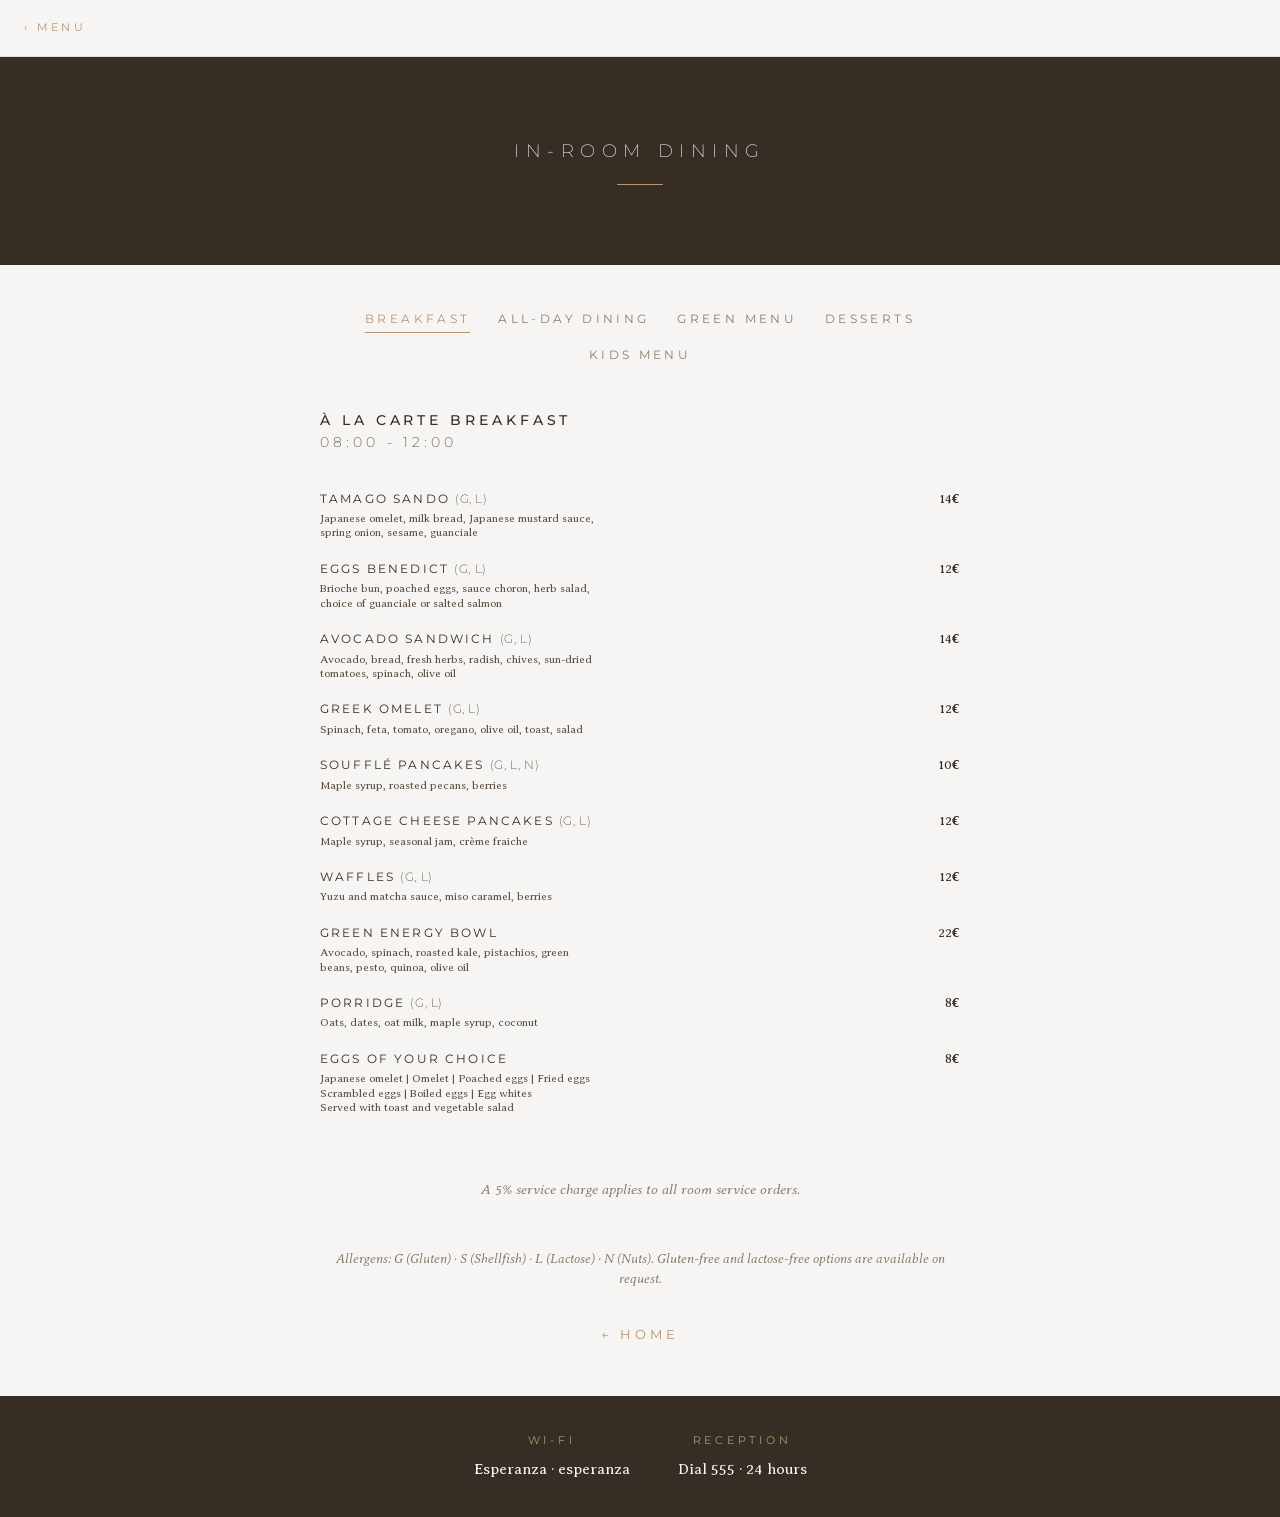
==== dining.html @ 2421b7ff "Added breakfast page and belonging css / got flex box beaten into me :)" ====
<!DOCTYPE html>
<html lang="en">
    <head>
        <meta charset="UTF-8">
        <meta name="viewport" content="width=device-width, initial-scale=1">
        <title>In-Room Dining - Esperanza Lake Resort</title>
        <link rel="preconnect" href="https://fonts.googleapis.com">
        <link rel="preconnect" href="https://fonts.gstatic.com" crossorigin>
        <link href="https://fonts.googleapis.com/css2?family=Averia+Serif+Libre:wght@300;400;400i&family=Montserrat:wght@200;300;400;500&display=swap" rel="stylesheet">
        <link rel="stylesheet" href="assets/css/style.css">
    </head>
    <body>

        <!-- === TOPBAR === -->
         <header class="topbar">
            <a class="topbar-back" href="index.html">&lsaquo; Menu</a>
         </header>

         <!-- === PAGE BANNER === -->
          <section class="page-banner">
            <h1 class="page-banner-title">In-Room Dining</h1>
            <hr class="divider">
          </section>

         <main>

            <!-- === CHIP NAV === -->
             <nav class="chips" aria-label="Menu categories">
                <button type="button" class="chip active" data-target="breakfast">Breakfast</button>
                <button type="button" class="chip" data-target="allday">All-Day Dining</button>
                <button type="button" class="chip" data-target="green">Green Menu</button>
                <button type="button" class="chip" data-target="desserts">Desserts</button>
                <button type="button" class="chip" data-target="kids">Kids Menu</button>
             </nav>
             


             <!-- === MENU SECTIONS === -->
              <section id="breakfast" class="menu-section active">
                <!-- === BRF MENU HERE == -->
                 <h3>À la carte breakfast</h3>
                 <p class="menu-time">08:00 - 12:00</p>
                 <ul class="menu-list">
                  <li class="menu-item">
                    <div class="menu-item_row">
                      <span class="menu-item_name">Tamago Sando
                        <span class="menu-item_allergen">(G, L)</span>
                      </span>
                      <span class="menu-item_price-slot">
                        <span class="price">14€</span>
                      </span>
                    </div>
                    <p class="menu-item_desc">Japanese omelet, milk bread, Japanese mustard sauce, spring onion, sesame, guanciale</p>
                  </li>

                 <ul class="menu-list">
                  <li class="menu-item">
                    <div class="menu-item_row">
                      <span class="menu-item_name">Eggs Benedict
                        <span class="menu-item_allergen">(G, L)</span>
                      </span>
                      <span class="menu-item_price-slot">
                        <span class="price">12€</span>
                      </span>
                    </div>
                    <p class="menu-item_desc">Brioche bun, poached eggs, sauce choron, herb salad, choice of guanciale or salted salmon</p>
                  </li>
                </ul>

                 <ul class="menu-list">
                  <li class="menu-item">
                    <div class="menu-item_row">
                      <span class="menu-item_name">Avocado Sandwich
                        <span class="menu-item_allergen">(G, L)</span>
                      </span>
                      <span class="menu-item_price-slot">
                        <span class="price">14€</span>
                      </span>
                    </div>
                    <p class="menu-item_desc">Avocado, bread, fresh herbs, radish, chives, sun-dried tomatoes, spinach, olive oil</p>
                  </li>
                </ul>

                <ul class="menu-list">
                  <li class="menu-item">
                    <div class="menu-item_row">
                      <span class="menu-item_name">Greek Omelet
                        <span class="menu-item_allergen">(G, L)</span>
                      </span>
                      <span class="menu-item_price-slot">
                        <span class="price">12€</span>
                      </span>
                    </div>
                    <p class="menu-item_desc">Spinach, feta, tomato, oregano, olive oil, toast, salad</p>
                  </li>
                </ul>

                <ul class="menu-list">
                  <li class="menu-item">
                    <div class="menu-item_row">
                      <span class="menu-item_name">Soufflé Pancakes 
                        <span class="menu-item_allergen">(G, L, N)</span>
                      </span>
                      <span class="menu-item_price-slot">
                        <span class="price">10€</span>
                      </span>
                    </div>
                    <p class="menu-item_desc">Maple syrup, roasted pecans, berries</p>
                  </li>
                </ul>

                <ul class="menu-list">
                  <li class="menu-item">
                    <div class="menu-item_row">
                      <span class="menu-item_name">Cottage Cheese Pancakes 
                        <span class="menu-item_allergen">(G, L)</span>
                      </span>
                      <span class="menu-item_price-slot">
                        <span class="price">12€</span>
                      </span>
                    </div>
                    <p class="menu-item_desc">Maple syrup, seasonal jam, crème fraiche</p>
                  </li>
                </ul>

                <ul class="menu-list">
                  <li class="menu-item">
                    <div class="menu-item_row">
                      <span class="menu-item_name">Waffles
                        <span class="menu-item_allergen">(G, L)</span>
                      </span>
                      <span class="menu-item_price-slot">
                        <span class="price">12€</span>
                      </span>
                    </div>
                    <p class="menu-item_desc">Yuzu and matcha sauce, miso caramel, berries</p>
                  </li>
                </ul>

                <ul class="menu-list">
                  <li class="menu-item">
                    <div class="menu-item_row">
                      <span class="menu-item_name">Green Energy Bowl</span>
                      <span class="menu-item_price-slot">
                        <span class="price">22€</span>
                      </span>
                    </div>
                    <p class="menu-item_desc">Avocado, spinach, roasted kale, pistachios, green beans, pesto, quinoa, olive oil</p>
                  </li>
                </ul>

                <ul class="menu-list">
                  <li class="menu-item">
                    <div class="menu-item_row">
                      <span class="menu-item_name">Porridge
                        <span class="menu-item_allergen">(G, L)</span>
                      </span>
                      <span class="menu-item_price-slot">
                        <span class="price">8€</span>
                      </span>
                    </div>
                    <p class="menu-item_desc">Oats, dates, oat milk, maple syrup, coconut</p>
                  </li>
                </ul>

                <ul class="menu-list">
                  <li class="menu-item">
                    <div class="menu-item_row">
                      <span class="menu-item_name">Eggs of your choice</span>
                      <span class="menu-item_price-slot">
                        <span class="price">8€</span>
                      </span>
                    </div>
                    <p class="menu-item_desc">Japanese omelet | Omelet | Poached eggs | Fried eggs<br> 
                      Scrambled eggs | Boiled eggs | Egg whites<br>
                      Served with toast and vegetable salad</p>
                  </li>
                </ul>
              </section>

              <section id="allday" class="menu-section">
                <!-- == A LA CARTE HERE == -->
              </section>

              <section id="green" class="menu-section">
                <!-- == GREEN MENU HERE == -->
              </section>

              <section id="desserts" class="menu-section">
                <!-- == DESSERT MENU HERE == -->
              </section>

              <section id="kids" class="menu-section">
                <!-- == KIDS MENU HERE == -->
              </section>

               <p class="page-note">A 5% service charge applies to all room service orders.</p>

              <!-- === ALLERGEN LEGEND === -->
               <p class="allergen-legend">Allergens: G (Gluten) · S (Shellfish) · L (Lactose) · N (Nuts). Gluten-free and lactose-free options are available on request.</p>

            </main>

            <!-- === BACK LINK === -->
             <nav class="back-nav">
                <a class="back-link" href="index.html">← Home</a>
             </nav>

             <!-- === FOOTER === -->
              <footer class="info-strip">
                <div class="info-item">
                    <span class="info-label">Wi-Fi</span>
                    <span class="info-value">Esperanza · esperanza</span>
                </div>
                <div class="info-item">
                    <span class="info-label">Reception</span>
                    <span class="info-value">Dial 555 · 24 hours</span>
                </div>
            </footer>

            <script src="assets/js/chips.js"></script>
        </body>
        </html>
---- assets/css/style.css ----
/* =============================================
   ESPERANZA LAKE RESORT - GUEST DIRECTORY
   STYLESHEET BY NATASHA | L(K)S, 2026
   ============================================= */

:root {
    --brown: #362e25; /* warm dark brown - banners, body text */
    --gold: #b5946e; /* tan-gold - accents, active states */
    --cream: #f7f5f3; /* warm cream - page background */
    --muted: #5b4f42; /* softer brown - body of text */
    --faded: #8a7d6e; /* faded secondary - italic notes, subs */
}


/* ------------BASE / WHOLE PAGE ----------- */

body {
    margin: 0;
    background: var(--cream);
    color: var(--brown);
    font-family: 'Averia Serif Libre', Georgia, serif;
    font-weight: 300;
    font-size: 16px;
    line-height: 1.6;
}


/* --------------- HERO (top dark band) -------------- */

.hero {
    background: var(--brown);
    color: var(--cream);
    padding: 80px 40px;
    text-align: center;
}


/* -------------- HERO: LOGO --------------- */

.hero img {
    display: block;
    width: 220px;
    max-width: 60%;
    margin: 0 auto;
}


/* ----------------- DIVIDER LINE (reused) ----------- */

.divider {
    border: none;
    width: 46px;
    height: 1px;
    background: var(--gold);
    margin: 24px auto;
}


/* -------------- HERO: TAGLINE ------------- */

.tagline {
    font-family: 'Montserrat', sans-serif;
  font-weight: 300;
  font-size: 11px;
  letter-spacing: 0.34em;
  text-transform: uppercase;
  color: var(--cream);
  margin: 0;
}


/* --------------- WELCOME SECTION ----------- */

.welcome {
    padding: 60px 40px 40px;
    text-align: center;
}


.eyebrow {
    font-family: 'Montserrat', sans-serif;
    font-weight: 400;
    font-size: 17px;
    letter-spacing: 0.36em;
    text-transform: uppercase;
    color: var(--gold);
    margin: 0;
}

.body-text {
    font-family: 'Averia Serif Libre', Georgia, serif;
    font-weight: 300;
    font-size: 17px;
    line-height: 1.65;
    color: var(--muted);
    max-width: 540px;
    margin: 0 auto;
}


/* ------------ MENU ROWS ----------- */

.menu {
    padding: 8px 20px 0;
}

.menu-row {
    display: flex;
    align-items: center;
    justify-content: space-between;
    padding: 28px 16px;
    text-decoration: none;
    color: inherit;
    border-bottom: 1px solid rgba(54, 46, 37, 0.12); /* = --brown @ 12% */
    border-bottom: 1px solid rgb(from var(--brown) r g b / 0.12);
    transition: background-color 0.3s ease;
}

.menu-row:first-child {
    border-top: 1px solid rgba(54, 46, 37, 0.12); /* = --brown @ 12% */
    border-top: 1px solid rgb(from var(--brown) r g b / 0.12);
}

.menu-row:hover {
    background-color: rgba(181, 148, 110, 0.08); /* = --gold @ 8% */
    background-color: rgb(from var(--gold) r g b / 0.08);
}

.menu-row::after {
    content: "→";
    color: var(--gold);
    font-size: 22px;
    font-weight: 300;
    transition: transform 0.3s ease;
}

.menu-row:hover::after {
    transform: translateX(4px);
}

.menu-title {
    display: block;
    font-family: 'Montserrat', sans-serif;
    font-weight: 400;
    font-size: 13px;
    letter-spacing: 0.3em;
    text-transform: uppercase;
    color: var(--brown);
}

.menu-subtitle {
    display: block;
    font-family: 'Averia Serif Libre', Georgia, serif;
    font-style: italic;
    font-weight: 300;
    font-size: 15px;
    color: var(--faded);
    margin-top: 8px;
}


/* ------------ FOOTER INFO STRIP --------------- */

.info-strip {
    background: var(--brown);
    color: var(--cream);
    padding: 36px 24px;
    display: flex;
    justify-content: center;
    flex-wrap: wrap;
    gap: 48px;
}

.info-item {
    display: flex;
    flex-direction: column;
    align-items: center;
    gap: 8px;
    text-align: center;
}

.info-label {
    font-family: 'Montserrat', sans-serif;
    font-weight: 400;
    font-size: 11px;
    letter-spacing: 0.34em;
    text-transform: uppercase;
    color: var(--gold);
}

.info-value {
    font-family: 'Averia Serif Libre', Georgia, serif;
    font-weight: 300;
    font-size: 15px;
    color: var(--cream);
}


/* ======================================
   PAGE 2 - GUEST INFORMATION
   ====================================== */


   /* -------------- PAGE SECTIONS ------------ */

   .info-sections {
    padding: 40px 32px 40px;
    max-width: 640px;
    margin: 0 auto;
   }

   .info-section {
    padding: 40px 0;
    text-align: center;
   }

   .info-section + .info-section {
    border-top: 1px solid rgba(181, 148, 110, 0.35); /* = --gold @ 35% */
    border-top: 1px solid rgb(from var(--gold) r g b / 0.35);
   }

   .section-title {
    font-family: 'Montserrat', sans-serif;
    font-weight: 400;
    font-size: 14px;
    letter-spacing: 0.34em;
    text-transform: uppercase;
    color: var(--brown);
    margin: 0 0 20px;
   }

   .section-body {
    font-family: 'Averia Serif Libre', Georgia, serif;
    font-weight: 300;
    font-size: 17px;
    line-height: 1.7;
    color: var(--muted);
    margin: 0;
   }

   .section-body-secondary {
    font-size: 16px;
    font-style: italic;
    color: var(--faded);
    margin-top: 16px;
   }


   /* ----------- SPA LINK ----------- */

   .spa-menu-link {
    display: inline-block;
    margin-top: 12px;
    font-family: 'Montserrat', sans-serif;
    font-weight: 400;
    font-size: 11px;
    letter-spacing: 0.3em;
    text-transform: uppercase;
    color: var(--gold);
    text-decoration: none;
    transition: opacity 0.3s ease;
   }

   .spa-menu-link:hover {
    opacity: 0.7;
   }


   /* -------------- BACK NAVIGATION ----------- */

   .back-nav {
    text-align: center;
    padding: 24px 20px 48px;
   }

   .back-link {
    display: inline-block;
    font-family: 'Montserrat', sans-serif;
    font-weight: 400;
    font-size: 13px;
    letter-spacing: 0.3em;
    text-transform: uppercase;
    color: var(--gold);
    text-decoration: none;
    transition: opacity 0.3s ease;
   }

   .back-link:hover {
    opacity: 0.7;
   }


    /* =========================================
       PAGE 3 IN-ROOM DINING (and minibar later)
       ========================================= */

       /* --------- PAGE NOTE (fx 5% sc) ---------- */

       .page-note {
        font-family: 'Averia Serif Libre', Georgia, serif;
        font-style: italic;
        font-weight: 300;
        font-size: 14px;
        color: var(--faded);
        text-align: center;
        margin: 0 auto 24px;
        padding: 0 32px;
        max-width: 640px;
       }


       /* --------- CHIP NAV -------- */

       .chips {
        display: flex;
        flex-wrap: wrap;
        justify-content: center;
        gap: 8px 28px;
        padding: 40px 24px;
        max-width: 640px;
        margin: 0 auto;
       }

       .chip {
        background: none;
        border: none;
        padding: 6px 0;
        cursor: pointer;
        font-family: 'Montserrat', sans-serif;
        font-weight: 400;
        font-size: 12px;
        letter-spacing: 0.28em;
        text-transform: uppercase;
        color: var(--faded);
        border-bottom: 1px solid transparent;
        transition: color 0.3s ease, border-color 0.3s ease;
       }

       .chip:hover {
        color: var(--brown);
       }

       .chip.active {
        color: var(--gold);
        border-bottom-color: var(--gold);
       }

       /* ---------- MENU SECTIONS ---------- */

       .menu-section {
        display: none;
        padding: 0 32px 48px;
        max-width: 640px;
        margin: 0 auto;
       }

       .menu-section.active {
        display: block;
       }


       /* --------- ALLERGEN LEGEND ---------- */

       .allergen-legend {
        font-family: 'Averia Serif Libre', Georgia, serif;
        font-style: italic;
        font-weight: 300;
        font-size: 13px;
        color: var(--faded);
        text-align: center;
        margin: 0;
        padding: 24px 32px 8px;
        max-width: 640px;
        margin-left: auto;
        margin-right: auto;
        line-height: 1.6;
       }


       /* ==========================
          SUB-PAGE TOPBAR
          ========================== */

        .topbar {
        position: relative;
        padding: 18px 24px;
        background: var(--cream);
        border-bottom: 1px solid rgba(54, 46, 37, 0.12); /* = --brown @ 12% */
        border-bottom: 1px solid rgb(from var(--brown) r g b / 0.12);
        min-height: 20px;
        }

       .topbar-back,
       .topbar-back:visited {
        position: absolute;
        left: 24px;
        top: 50%;
        transform: translateY(-50%);
        font-family: 'Montserrat', sans-serif;
        font-weight: 400;
        font-size: 11px;
        letter-spacing: 0.3em;
        text-transform: uppercase;
        color: var(--gold);
        text-decoration: none;
        transition: opacity 0.3s ease;
        }

       .topbar-back:hover {
       opacity: 0.7;
       }


       /* ====================================
          PAGE BANNER (dark band under topbar)
          ==================================== */

          .page-banner {
            background: var(--brown);
            padding: 80px 32px;
            text-align: center;
          }

          .page-banner-title {
            font-family: 'Montserrat', sans-serif;
            font-weight: 200;
            font-size: 18px;
            letter-spacing: 0.36em;
            text-transform: uppercase;
            color: var(--cream);
            margin: 0;
          }

          .page-banner .divider {
            margin: 18px auto 0;
          }

       /* ====================================
          MENU - AT LAST
          ==================================== */

          .menu-section h3,
          .menu-time,
          .menu-item_name,
          .menu-item_allergen {
            font-family: 'Montserrat', sans-serif;
            text-transform: uppercase;
            color: var(--brown);
          }
          
          
          .menu-section h3 {
            font-weight: 500;
            font-size: 14px;
            letter-spacing: 0.28em;
            margin: 0;
            margin-bottom: 0px;
          }

          .menu-time {
            font-weight: 200;
            font-size: 14px;
            letter-spacing: 0.28em;
            margin-top: 0;
            margin-bottom: 2rem;
          }

          .menu-list {
            list-style: none;
            padding: 0;
            margin: 0;
          }

          .menu-item_row {
            display: flex;
            justify-content: space-between;
            align-items: baseline;
            gap: 1rem;
            margin-bottom: 0px;
          }

          .menu-item_name {
            font-weight: 400;
            font-size: 12px;
            letter-spacing: 0.18em;
          }

          .menu-item_allergen {
            font-weight:200;
            font-size: 12px;
            letter-spacing: 0.05em;
          }

          .price {
            font-family: 'Averia Serif Libre', Georgia, serif;
            font-weight: 300;
            font-size: 13px;
            color: var(--brown);
          }


          .menu-item_desc {
            font-family: 'Averia Serif Libre', Georgia, serif;
            font-weight: 300;
            font-size: 11px;
            color: var(--muted);
            margin: 0;
            margin-bottom: 1rem;
            line-height: 1.3;
            max-width: 40ch;
          }
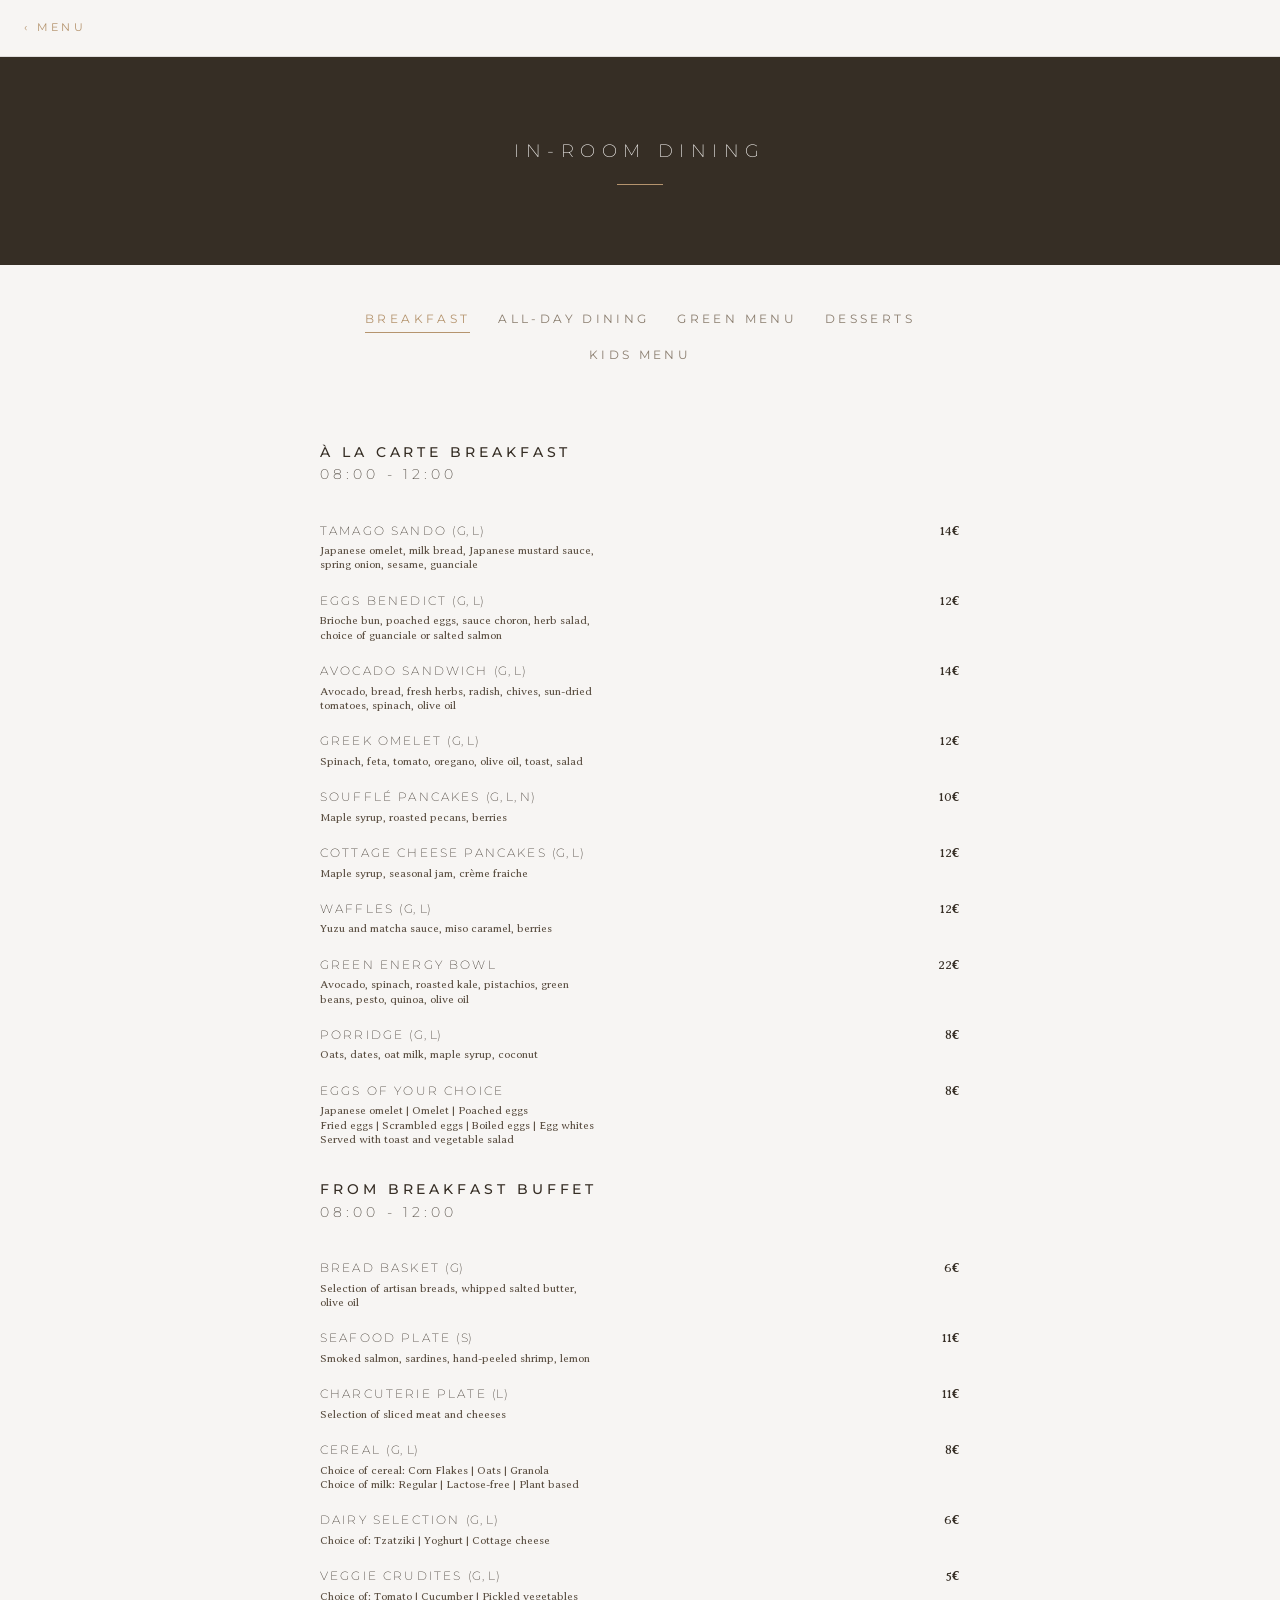
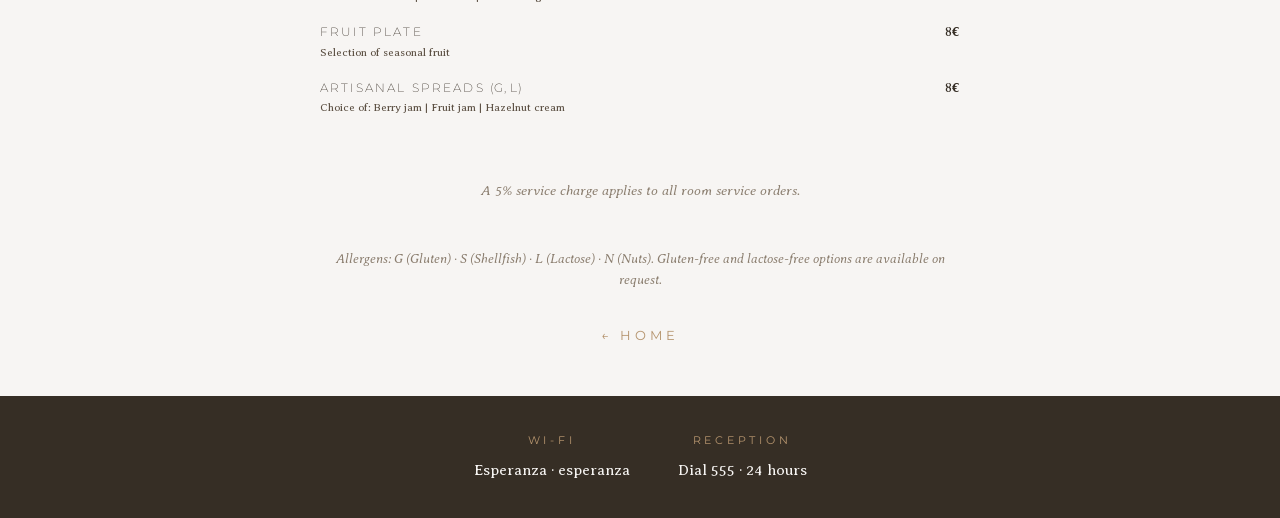
==== commit 1c1d9d17: "Removed redundant <ul> classes, filled all dining menus, added top margins on h3 in css" ====
--- a/dining.html
+++ b/dining.html
@@ -53,7 +53,6 @@
                     <p class="menu-item_desc">Japanese omelet, milk bread, Japanese mustard sauce, spring onion, sesame, guanciale</p>
                   </li>
 
-                 <ul class="menu-list">
                   <li class="menu-item">
                     <div class="menu-item_row">
                       <span class="menu-item_name">Eggs Benedict
@@ -65,9 +64,7 @@
                     </div>
                     <p class="menu-item_desc">Brioche bun, poached eggs, sauce choron, herb salad, choice of guanciale or salted salmon</p>
                   </li>
-                </ul>
-
-                 <ul class="menu-list">
+
                   <li class="menu-item">
                     <div class="menu-item_row">
                       <span class="menu-item_name">Avocado Sandwich
@@ -79,9 +76,7 @@
                     </div>
                     <p class="menu-item_desc">Avocado, bread, fresh herbs, radish, chives, sun-dried tomatoes, spinach, olive oil</p>
                   </li>
-                </ul>
-
-                <ul class="menu-list">
+
                   <li class="menu-item">
                     <div class="menu-item_row">
                       <span class="menu-item_name">Greek Omelet
@@ -93,9 +88,7 @@
                     </div>
                     <p class="menu-item_desc">Spinach, feta, tomato, oregano, olive oil, toast, salad</p>
                   </li>
-                </ul>
-
-                <ul class="menu-list">
+
                   <li class="menu-item">
                     <div class="menu-item_row">
                       <span class="menu-item_name">Soufflé Pancakes 
@@ -107,9 +100,7 @@
                     </div>
                     <p class="menu-item_desc">Maple syrup, roasted pecans, berries</p>
                   </li>
-                </ul>
-
-                <ul class="menu-list">
+
                   <li class="menu-item">
                     <div class="menu-item_row">
                       <span class="menu-item_name">Cottage Cheese Pancakes 
@@ -121,9 +112,7 @@
                     </div>
                     <p class="menu-item_desc">Maple syrup, seasonal jam, crème fraiche</p>
                   </li>
-                </ul>
-
-                <ul class="menu-list">
+
                   <li class="menu-item">
                     <div class="menu-item_row">
                       <span class="menu-item_name">Waffles
@@ -135,9 +124,7 @@
                     </div>
                     <p class="menu-item_desc">Yuzu and matcha sauce, miso caramel, berries</p>
                   </li>
-                </ul>
-
-                <ul class="menu-list">
+
                   <li class="menu-item">
                     <div class="menu-item_row">
                       <span class="menu-item_name">Green Energy Bowl</span>
@@ -147,9 +134,7 @@
                     </div>
                     <p class="menu-item_desc">Avocado, spinach, roasted kale, pistachios, green beans, pesto, quinoa, olive oil</p>
                   </li>
-                </ul>
-
-                <ul class="menu-list">
+
                   <li class="menu-item">
                     <div class="menu-item_row">
                       <span class="menu-item_name">Porridge
@@ -161,9 +146,7 @@
                     </div>
                     <p class="menu-item_desc">Oats, dates, oat milk, maple syrup, coconut</p>
                   </li>
-                </ul>
-
-                <ul class="menu-list">
+
                   <li class="menu-item">
                     <div class="menu-item_row">
                       <span class="menu-item_name">Eggs of your choice</span>
@@ -171,27 +154,601 @@
                         <span class="price">8€</span>
                       </span>
                     </div>
-                    <p class="menu-item_desc">Japanese omelet | Omelet | Poached eggs | Fried eggs<br> 
-                      Scrambled eggs | Boiled eggs | Egg whites<br>
+                    <p class="menu-item_desc">Japanese omelet | Omelet | Poached eggs<br> 
+                      Fried eggs | Scrambled eggs | Boiled eggs | Egg whites<br>
                       Served with toast and vegetable salad</p>
+                  </li>
+
+                  <h3>From breakfast buffet</h3>
+                  <p class="menu-time">08:00 - 12:00</p>
+                  <li class="menu-item">
+                    <div class="menu-item_row">
+                      <span class="menu-item_name">Bread basket
+                        <span class="menu-item_allergen">(G)</span>
+                      </span>
+                      <span class="menu-item_price-slot">
+                        <span class="price">6€</span>
+                      </span>
+                    </div>
+                    <p class="menu-item_desc">Selection of artisan breads, whipped salted butter, olive oil</p>
+                  </li>
+
+                  <li class="menu-item">
+                    <div class="menu-item_row">
+                      <span class="menu-item_name">Seafood plate
+                        <span class="menu-item_allergen">(S)</span>
+                      </span>
+                      <span class="menu-item_price-slot">
+                        <span class="price">11€</span>
+                      </span>
+                    </div>
+                    <p class="menu-item_desc">Smoked salmon, sardines, hand-peeled shrimp, lemon</p>
+                  </li>
+
+                  <li class="menu-item">
+                    <div class="menu-item_row">
+                      <span class="menu-item_name">Charcuterie plate
+                        <span class="menu-item_allergen">(L)</span>
+                      </span>
+                      <span class="menu-item_price-slot">
+                        <span class="price">11€</span>
+                      </span>
+                    </div>
+                    <p class="menu-item_desc">Selection of sliced meat and cheeses</p>
+                  </li>
+
+                  <li class="menu-item">
+                    <div class="menu-item_row">
+                      <span class="menu-item_name">Cereal
+                        <span class="menu-item_allergen">(G, L)</span>
+                      </span>
+                      <span class="menu-item_price-slot">
+                        <span class="price">8€</span>
+                      </span>
+                    </div>
+                    <p class="menu-item_desc">Choice of cereal: Corn Flakes | Oats | Granola<br>
+                    Choice of milk: Regular | Lactose-free | Plant based</p>
+                  </li>
+
+                  <li class="menu-item">
+                    <div class="menu-item_row">
+                      <span class="menu-item_name">Dairy selection
+                        <span class="menu-item_allergen">(G, L)</span>
+                      </span>
+                      <span class="menu-item_price-slot">
+                        <span class="price">6€</span>
+                      </span>
+                    </div>
+                    <p class="menu-item_desc">Choice of: Tzatziki | Yoghurt | Cottage cheese</p>
+                  </li>
+
+                  <li class="menu-item">
+                    <div class="menu-item_row">
+                      <span class="menu-item_name">Veggie crudites
+                        <span class="menu-item_allergen">(G, L)</span>
+                      </span>
+                      <span class="menu-item_price-slot">
+                        <span class="price">5€</span>
+                      </span>
+                    </div>
+                    <p class="menu-item_desc">Choice of: Tomato | Cucumber | Pickled vegetables</p>
+                  </li>
+
+                  <li class="menu-item">
+                    <div class="menu-item_row">
+                      <span class="menu-item_name">Fruit plate</span>
+                      <span class="menu-item_price-slot">
+                        <span class="price">8€</span>
+                      </span>
+                    </div>
+                    <p class="menu-item_desc">Selection of seasonal fruit</p>
+                  </li>
+
+                  <li class="menu-item">
+                    <div class="menu-item_row">
+                      <span class="menu-item_name">Artisanal spreads
+                        <span class="menu-item_allergen">(G, L)</span>
+                      </span>
+                      <span class="menu-item_price-slot">
+                        <span class="price">8€</span>
+                      </span>
+                    </div>
+                    <p class="menu-item_desc">Choice of: Berry jam | Fruit jam | Hazelnut cream</p>
                   </li>
                 </ul>
               </section>
 
               <section id="allday" class="menu-section">
                 <!-- == A LA CARTE HERE == -->
+                <h3>All day dining</h3>
+                 <p class="menu-time">12:30 - 23:00</p>
+                <h3>Starters</h3>
+                 <ul class="menu-list">
+                  <li class="menu-item">
+                    <div class="menu-item_row">
+                      <span class="menu-item_name">Pita bread
+                        <span class="menu-item_allergen">(G)</span>
+                      </span>
+                      <span class="menu-item_price-slot">
+                        <span class="price">6€</span>
+                      </span>
+                    </div>
+                    <p class="menu-item_desc">Grilled pita bread, olive oil, oregano, sea salt</p>
+                  </li>
+
+                  <li class="menu-item">
+                    <div class="menu-item_row">
+                      <span class="menu-item_name">Taramas Spread
+                        <span class="menu-item_allergen">(G, L)</span>
+                      </span>
+                      <span class="menu-item_price-slot">
+                        <span class="price">8€</span>
+                      </span>
+                    </div>
+                    <p class="menu-item_desc">Cod roe, lemon Karistino, shallots</p>
+                  </li>
+
+                  <li class="menu-item">
+                    <div class="menu-item_row">
+                      <span class="menu-item_name">Tzatziki Spread
+                        <span class="menu-item_allergen">(L)</span>
+                      </span>
+                      <span class="menu-item_price-slot">
+                        <span class="price">8€</span>
+                      </span>
+                    </div>
+                    <p class="menu-item_desc">Greek yogurt, cucumber, olive oil, herb aroma powder</p>
+                  </li>
+
+                  <li class="menu-item">
+                    <div class="menu-item_row">
+                      <span class="menu-item_name">Kolokythokeftedes
+                        <span class="menu-item_allergen">(G,L)</span>
+                      </span>
+                      <span class="menu-item_price-slot">
+                        <span class="price">15€</span>
+                      </span>
+                    </div>
+                    <p class="menu-item_desc">Zucchini, peppermint, feta cheese, yoghurt, onion, lime</p>
+                  </li>
+
+                  <li class="menu-item">
+                    <div class="menu-item_row">
+                      <span class="menu-item_name">Charcuterie platter
+                        <span class="menu-item_allergen">(G, L)</span>
+                      </span>
+                      <span class="menu-item_price-slot">
+                        <span class="price">18€</span>
+                      </span>
+                    </div>
+                    <p class="menu-item_desc">Selection of deli meats and cheese, spread, pickles</p>
+                  </li>
+
+                  <li class="menu-item">
+                    <div class="menu-item_row">
+                      <span class="menu-item_name">Beef carpaccio</span>
+                      <span class="menu-item_price-slot">
+                        <span class="price">25€</span>
+                      </span>
+                    </div>
+                    <p class="menu-item_desc">Pickled shallot, whole grain mustard, olive oil</p>
+                  </li>
+
+                <h3>Soups</h3>
+                  <li class="menu-item">
+                    <div class="menu-item_row">
+                      <span class="menu-item_name">Lentil Soup
+                        <span class="menu-item_allergen">(G)</span>
+                      </span>
+                      <span class="menu-item_price-slot">
+                        <span class="price">12€</span>
+                      </span>
+                    </div>
+                    <p class="menu-item_desc">Veggie broth, coconut milk, lentils, herbs</p>
+                  </li>
+
+                  <li class="menu-item">
+                    <div class="menu-item_row">
+                      <span class="menu-item_name">Soup of the Day</span>
+                      <span class="menu-item_price-slot">
+                        <span class="price">15€</span>
+                      </span>
+                    </div>
+                    <p class="menu-item_desc">Please ask your waiter</p>
+                  </li>
+
+                <h3>Salads</h3>
+                  <li class="menu-item">
+                    <div class="menu-item_row">
+                      <span class="menu-item_name">Greek Salad
+                        <span class="menu-item_allergen">(G, L)</span>
+                      </span>
+                      <span class="menu-item_price-slot">
+                        <span class="price">22€</span>
+                      </span>
+                    </div>
+                    <p class="menu-item_desc">Tomato, olives, red onion, cucumber, oregano, feta</p>
+                  </li>
+
+                  <li class="menu-item">
+                    <div class="menu-item_row">
+                      <span class="menu-item_name">Green Salad
+                        <span class="menu-item_allergen">(G, L)</span>
+                      </span>
+                      <span class="menu-item_price-slot">
+                        <span class="price">17€</span>
+                      </span>
+                    </div>
+                    <p class="menu-item_desc">Pickled grapes, galotyri, bergamot vinegar, sesame pasteli</p>
+                  </li>
+                
+                <h3>Mains</h3>
+                  <li class="menu-item">
+                    <div class="menu-item_row">
+                      <span class="menu-item_name">Seafood Pasta
+                        <span class="menu-item_allergen">(G, S)</span>
+                      </span>
+                      <span class="menu-item_price-slot">
+                        <span class="price">48€</span>
+                      </span>
+                    </div>
+                    <p class="menu-item_desc">Linguine, razor clams, citrus sauce, olive oil</p>
+                  </li>
+
+                  <li class="menu-item">
+                    <div class="menu-item_row">
+                      <span class="menu-item_name">Lobster Orzo
+                        <span class="menu-item_allergen">(G, S)</span>
+                      </span>
+                      <span class="menu-item_price-slot">
+                        <span class="price">58€</span>
+                      </span>
+                    </div>
+                    <p class="menu-item_desc">Orzo pasta, grilled cherry tomato, basil, smoke broth</p>
+                  </li>
+
+                  <li class="menu-item">
+                    <div class="menu-item_row">
+                      <span class="menu-item_name">Grilled Rooster
+                        <span class="menu-item_allergen">(L)</span>
+                      </span>
+                      <span class="menu-item_price-slot">
+                        <span class="price">42€</span>
+                      </span>
+                    </div>
+                    <p class="menu-item_desc">Grilled seasonal vegetables, chicken jus, dried oregano</p>
+                  </li>
+
+                  <li class="menu-item">
+                    <div class="menu-item_row">
+                      <span class="menu-item_name">Lamb kebab
+                        <span class="menu-item_allergen">(G, L)</span>
+                      </span>
+                      <span class="menu-item_price-slot">
+                        <span class="price">42€</span>
+                      </span>
+                    </div>
+                    <p class="menu-item_desc">Sumac, confit tomato, Greek yoghurt, grilled pita</p>
+                  </li>
+
+                  <li class="menu-item">
+                    <div class="menu-item_row">
+                      <span class="menu-item_name">Filet Mignon 180 g</span>
+                      <span class="menu-item_price-slot">
+                        <span class="price">56€</span>
+                      </span>
+                    </div>
+                    <p class="menu-item_desc">Grain finished tenderloin steak</p>
+                  </li>
+
+                  <li class="menu-item">
+                    <div class="menu-item_row">
+                      <span class="menu-item_name">Beef Striploin 250 g</span>
+                      <span class="menu-item_price-slot">
+                        <span class="price">78€</span>
+                      </span>
+                    </div>
+                    <p class="menu-item_desc">Miguel Vergara dry-aged beef striploin steak</p>
+                  </li>
+
+                  <li class="menu-item">
+                    <div class="menu-item_row">
+                      <span class="menu-item_name">Steak Sauces</span>
+                      <span class="menu-item_price-slot">
+                        <span class="price">78€</span>
+                      </span>
+                    </div>
+                    <p class="menu-item_desc">Lemon-herb butter | Salsa verde | Capers-pepper sauce</p>
+                  </li>
+
+                <h3>Side Dishes</h3>
+                  <li class="menu-item">
+                    <div class="menu-item_row">
+                      <span class="menu-item_name">Jasmine Rice</span>
+                      <span class="menu-item_price-slot">
+                        <span class="price">7€</span>
+                      </span>
+                    </div>
+                  </li>
+
+                  <li class="menu-item">
+                    <div class="menu-item_row">
+                      <span class="menu-item_name">Orzo</span>
+                      <span class="menu-item_price-slot">
+                        <span class="price">8€</span>
+                      </span>
+                    </div>
+                  </li>
+
+                  <li class="menu-item">
+                    <div class="menu-item_row">
+                      <span class="menu-item_name">Padron Peppers
+                        <span class="menu-item_allergen">(L)</span>
+                      </span>
+                      <span class="menu-item_price-slot">
+                        <span class="price">9€</span>
+                      </span>
+                    </div>
+                  </li>
+
+                  <li class="menu-item">
+                    <div class="menu-item_row">
+                      <span class="menu-item_name">Roasted Seasonal Vegetables
+                        <span class="menu-item_allergen">(L)</span>
+                      </span>
+                      <span class="menu-item_price-slot">
+                        <span class="price">8€</span>
+                      </span>
+                    </div>
+                  </li>
+
+                  <li class="menu-item">
+                    <div class="menu-item_row">
+                      <span class="menu-item_name">Confit Baby Potatoes
+                        <span class="menu-item_allergen">(L)</span>
+                      </span>
+                      <span class="menu-item_price-slot">
+                        <span class="price">8€</span>
+                      </span>
+                    </div>
+                  </li>
+
+                  <li class="menu-item">
+                    <div class="menu-item_row">
+                      <span class="menu-item_name">French Fries With Mizithra Cheese
+                        <span class="menu-item_allergen">(L)</span>
+                      </span>
+                      <span class="menu-item_price-slot">
+                        <span class="price">6€</span>
+                      </span>
+                    </div>
+                  </li>
+                </ul>
               </section>
 
               <section id="green" class="menu-section">
                 <!-- == GREEN MENU HERE == -->
+                <h3>Green Menu</h3>
+                 <ul class="menu-list">
+                  <li class="menu-item">
+                    <div class="menu-item_row">
+                      <span class="menu-item_name">Sweet Potato Vitality Bowl</span>
+                      <span class="menu-item_price-slot">
+                        <span class="price">12€</span>
+                      </span>
+                    </div>
+                    <p class="menu-item_desc">Roasted sweet potato, pomegranate, rucola, jalapeño, apple vinaigrette<br>
+                      Rich in fiber & antioxidants</p>
+                  </li>
+
+                  <li class="menu-item">
+                    <div class="menu-item_row">
+                      <span class="menu-item_name">Beetroot Renewal Carpaccio</span>
+                      <span class="menu-item_price-slot">
+                        <span class="price">12€</span>
+                      </span>
+                    </div>
+                    <p class="menu-item_desc">Beetroot, pecans, red grapes, hazelnuts, cold-pressed olive oil, shallots<br>
+                      Supports circulation & natural detox</p>
+                  </li>
+
+                  <li class="menu-item">
+                    <div class="menu-item_row">
+                      <span class="menu-item_name">White Asparagus Cleanse</span>
+                      <span class="menu-item_price-slot">
+                        <span class="price">12€</span>
+                      </span>
+                    </div>
+                    <p class="menu-item_desc">White asparagus, truffle macadamia miso, pecans, black garlic, green peas<br>
+                      Gentle liver-supporting ingredients</p>
+                  </li>
+
+                  <li class="menu-item">
+                    <div class="menu-item_row">
+                      <span class="menu-item_name">Chargrilled Pepper Balance</span>
+                      <span class="menu-item_price-slot">
+                        <span class="price">15€</span>
+                      </span>
+                    </div>
+                    <p class="menu-item_desc">Red pepper stuffed with eggplant, olives, buckwheat, tomato BBQ, dukkha<br>
+                      Plant-based protein & mineral rich</p>
+                  </li>
+
+                  <li class="menu-item">
+                    <div class="menu-item_row">
+                      <span class="menu-item_name">Green Energy Bowl</span>
+                      <span class="menu-item_price-slot">
+                        <span class="price">22€</span>
+                      </span>
+                    </div>
+                    <p class="menu-item_desc">Avocado, spinach, roasted kale, pistachios, green beans, pesto, quinoa, olive oil<br>
+                      Alkalizing & nutrient-dense</p>
+                  </li>
+
+                  <li class="menu-item">
+                    <div class="menu-item_row">
+                      <span class="menu-item_name">Wok-Tossed Chickpeas</span>
+                      <span class="menu-item_price-slot">
+                        <span class="price">22€</span>
+                      </span>
+                    </div>
+                    <p class="menu-item_desc">Curry chickpeas, broccolini, tomato pesto, shimeji mushrooms<br>
+                      High in plant protein & gut-friendly spices</p>
+                  </li>
+
+                  <li class="menu-item">
+                    <div class="menu-item_row">
+                      <span class="menu-item_name">Portobello Plant Burger</span>
+                      <span class="menu-item_price-slot">
+                        <span class="price">18€</span>
+                      </span>
+                    </div>
+                    <p class="menu-item_desc">Grilled portobello, chickpea patty, vegan cheese, jalapeño, plantain, cashew mayo, chicory<br>
+                      Wholesome comfort with clean ingredients</p>
+                  </li>
+                </ul>
               </section>
 
               <section id="desserts" class="menu-section">
                 <!-- == DESSERT MENU HERE == -->
+                <h3>Desserts</h3>
+                 <ul class="menu-list">
+                  <li class="menu-item">
+                    <div class="menu-item_row">
+                      <span class="menu-item_name">Portokalopita
+                        <span class="menu-item_allergen">(G, L)</span>
+                      </span>
+                      <span class="menu-item_price-slot">
+                        <span class="price">14€</span>
+                      </span>
+                    </div>
+                    <p class="menu-item_desc">Orange, caramelized phyllo, olive oil ice cream</p>
+                  </li>
+
+                  <li class="menu-item">
+                    <div class="menu-item_row">
+                      <span class="menu-item_name">Karydopita
+                        <span class="menu-item_allergen">(G, L, N)</span>
+                      </span>
+                      <span class="menu-item_price-slot">
+                        <span class="price">14€</span>
+                      </span>
+                    </div>
+                    <p class="menu-item_desc">Cinnamon cream, star anise, Greek yoghurt ice cream</p>
+                  </li>
+
+                  <li class="menu-item">
+                    <div class="menu-item_row">
+                      <span class="menu-item_name">Galaktompoureko
+                        <span class="menu-item_allergen">(G, L)</span>
+                      </span>
+                      <span class="menu-item_price-slot">
+                        <span class="price">11€</span>
+                      </span>
+                    </div>
+                    <p class="menu-item_desc">Almond crumble, lemon confit, beurre noisette ice cream</p>
+                  </li>
+
+                  <li class="menu-item">
+                    <div class="menu-item_row">
+                      <span class="menu-item_name">Youghurt and Pecan Nuts
+                        <span class="menu-item_allergen">(L, N)</span>
+                      </span>
+                      <span class="menu-item_price-slot">
+                        <span class="price">12€</span>
+                      </span>
+                    </div>
+                    <p class="menu-item_desc">Caramelized pecan nuts, thyme honey, Greek yogurt ice cream</p>
+                  </li>
+
+
+                </ul>
               </section>
 
               <section id="kids" class="menu-section">
                 <!-- == KIDS MENU HERE == -->
+                <h3>Kids Menu</h3>
+                 <ul class="menu-list">
+                  <li class="menu-item">
+                    <div class="menu-item_row">
+                      <span class="menu-item_name">Soup</span>
+                      <span class="menu-item_price-slot">
+                        <span class="price">8€</span>
+                      </span>
+                    </div>
+                    <p class="menu-item_desc">Chicken broth, pasta, lemon</p>
+                  </li>
+
+                  <li class="menu-item">
+                    <div class="menu-item_row">
+                      <span class="menu-item_name">Pita Bread
+                        <span class="menu-item_allergen">(G)</span>
+                      </span>
+                      <span class="menu-item_price-slot">
+                        <span class="price">6€</span>
+                      </span>
+                    </div>
+                    <p class="menu-item_desc">Grilled pita bread, olive oil, oregano, sea salt</p>
+                  </li>
+
+                  <li class="menu-item">
+                    <div class="menu-item_row">
+                      <span class="menu-item_name">Vegetable Crudites
+                        <span class="menu-item_allergen">(G)</span>
+                      </span>
+                      <span class="menu-item_price-slot">
+                        <span class="price">6€</span>
+                      </span>
+                    </div>
+                    <p class="menu-item_desc">Cucumber, carrot, peppers, yoghurt dipping sauce</p>
+                  </li>
+
+                  <li class="menu-item">
+                    <div class="menu-item_row">
+                      <span class="menu-item_name">Butter Pasta
+                        <span class="menu-item_allergen">(G, L)</span>
+                      </span>
+                      <span class="menu-item_price-slot">
+                        <span class="price">16€</span>
+                      </span>
+                    </div>
+                    <p class="menu-item_desc">Linguine, butter sauce, Parmigiano Reggiano</p>
+                  </li>
+
+                  <li class="menu-item">
+                    <div class="menu-item_row">
+                      <span class="menu-item_name">Chicken Schnitzel
+                        <span class="menu-item_allergen">(G)</span>
+                      </span>
+                      <span class="menu-item_price-slot">
+                        <span class="price">18€</span>
+                      </span>
+                    </div>
+                    <p class="menu-item_desc">French fries, ketchup, fleur de sal</p>
+                  </li>
+
+                  <li class="menu-item">
+                    <div class="menu-item_row">
+                      <span class="menu-item_name">Smash Burger
+                        <span class="menu-item_allergen">(G, L)</span>
+                      </span>
+                      <span class="menu-item_price-slot">
+                        <span class="price">18€</span>
+                      </span>
+                    </div>
+                    <p class="menu-item_desc">Beef, cheddar cheese, pickles, fries</p>
+                  </li>
+
+                  <li class="menu-item">
+                    <div class="menu-item_row">
+                      <span class="menu-item_name">Fruit Bowl</span>
+                      <span class="menu-item_price-slot">
+                        <span class="price">18€</span>
+                      </span>
+                    </div>
+                    <p class="menu-item_desc">Seasonal Fruit</p>
+                  </li>
+                </ul>
               </section>
 
                <p class="page-note">A 5% service charge applies to all room service orders.</p>
--- a/assets/css/style.css
+++ b/assets/css/style.css
@@ -454,6 +454,7 @@
             font-size: 14px;
             letter-spacing: 0.28em;
             margin: 0;
+            margin-top: 2rem;
             margin-bottom: 0px;
           }
 
@@ -476,11 +477,12 @@
             justify-content: space-between;
             align-items: baseline;
             gap: 1rem;
+            margin-top: 1rem;
             margin-bottom: 0px;
           }
 
           .menu-item_name {
-            font-weight: 400;
+            font-weight: 200;
             font-size: 12px;
             letter-spacing: 0.18em;
           }
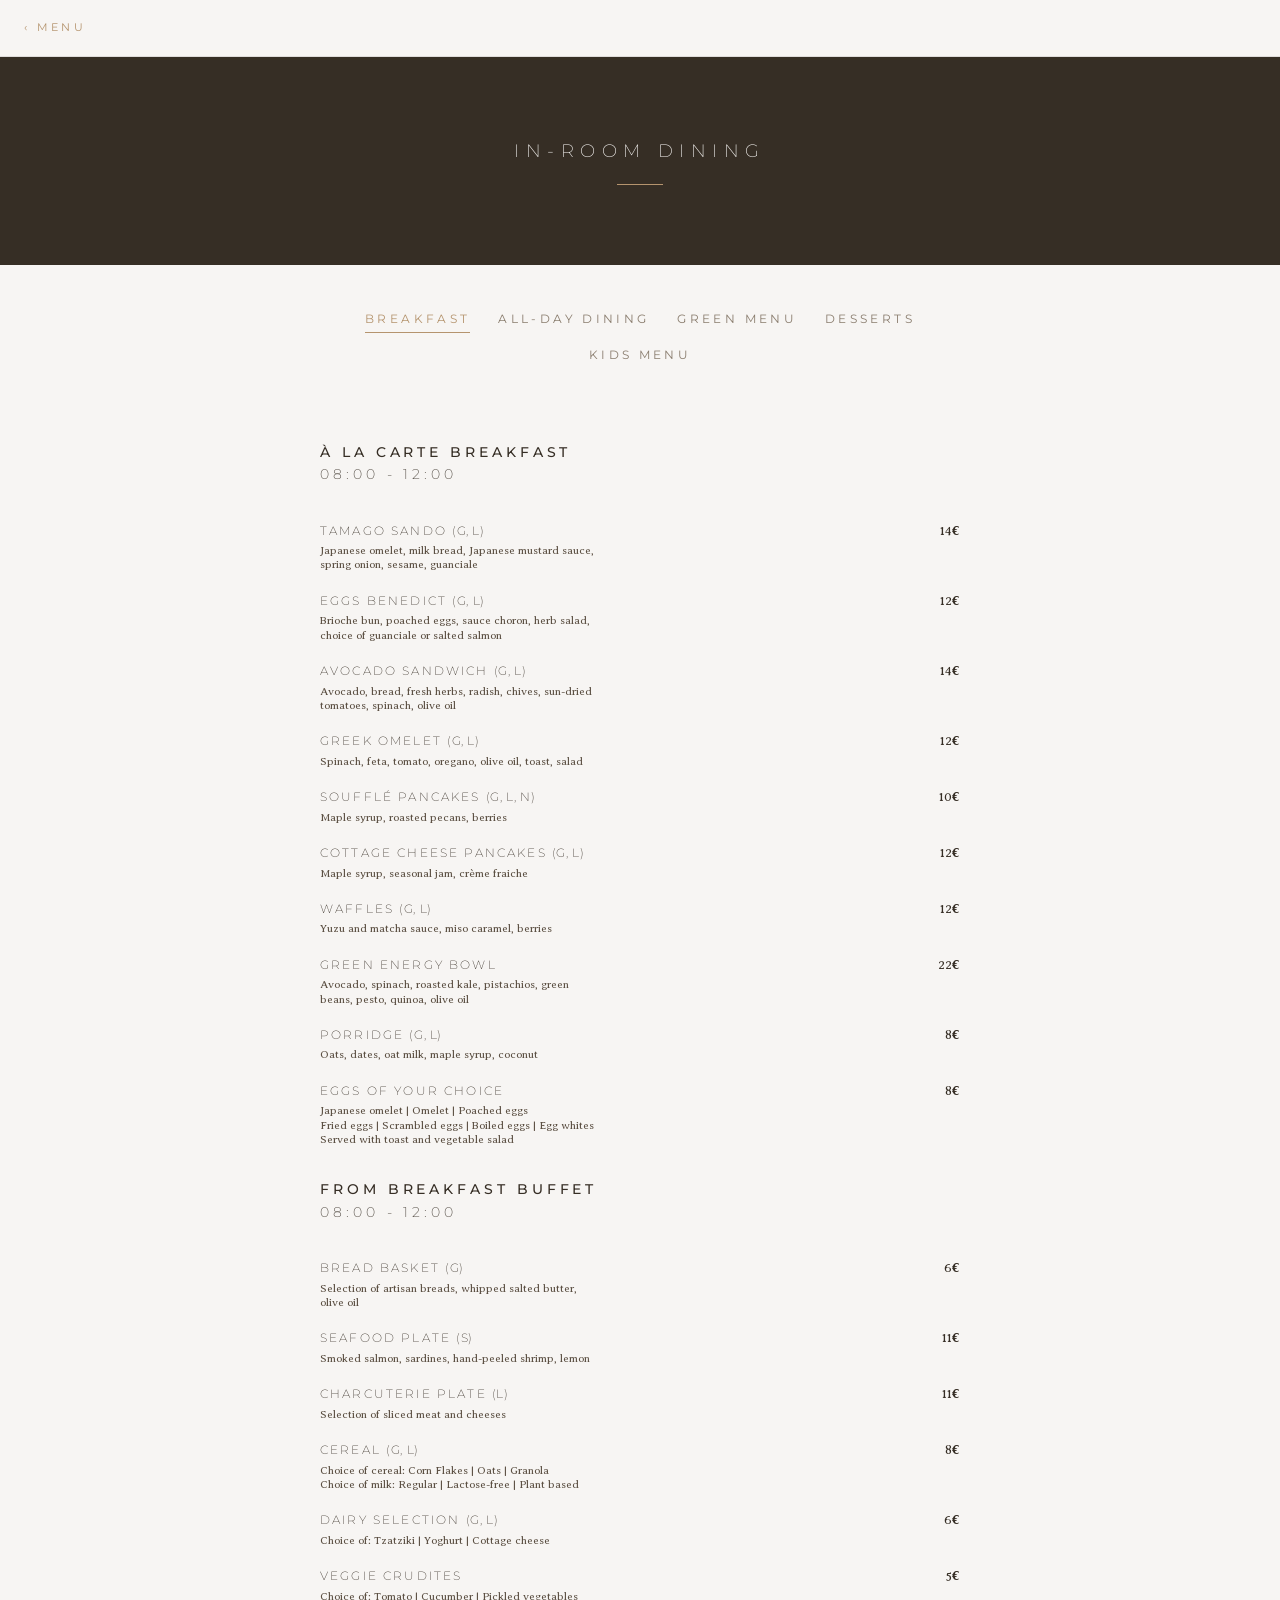
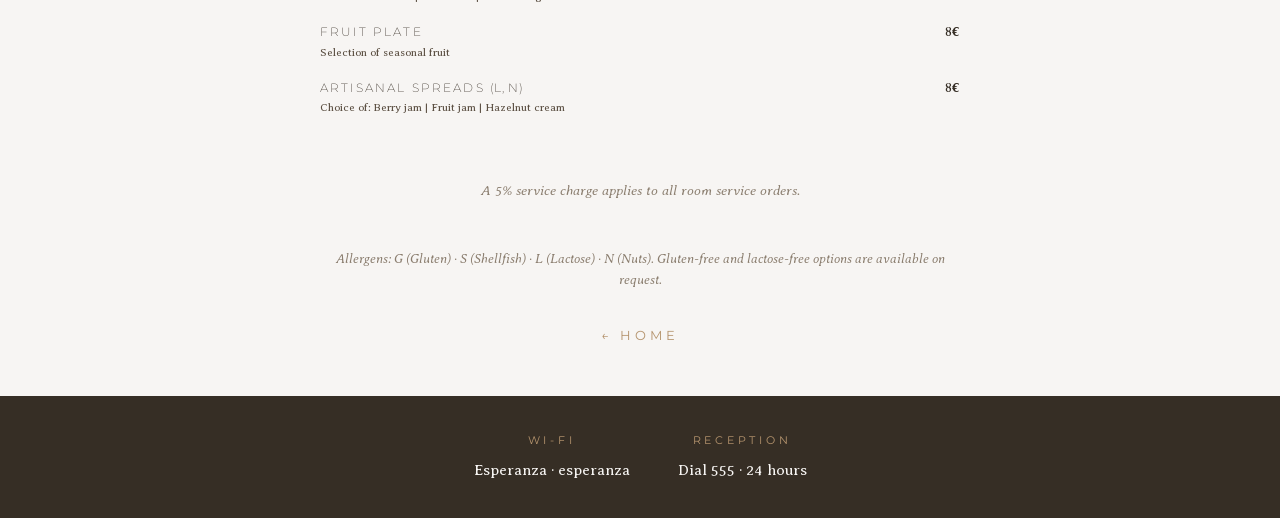
==== commit f452deeb: "ehm. look at me but don't be mad when I'm wrong :)" ====
--- a/dining.html
+++ b/dining.html
@@ -158,9 +158,11 @@
                       Fried eggs | Scrambled eggs | Boiled eggs | Egg whites<br>
                       Served with toast and vegetable salad</p>
                   </li>
+                </ul>
 
                   <h3>From breakfast buffet</h3>
                   <p class="menu-time">08:00 - 12:00</p>
+                  <ul class="menu-list">
                   <li class="menu-item">
                     <div class="menu-item_row">
                       <span class="menu-item_name">Bread basket
@@ -224,9 +226,7 @@
 
                   <li class="menu-item">
                     <div class="menu-item_row">
-                      <span class="menu-item_name">Veggie crudites
-                        <span class="menu-item_allergen">(G, L)</span>
-                      </span>
+                      <span class="menu-item_name">Veggie crudites</span>
                       <span class="menu-item_price-slot">
                         <span class="price">5€</span>
                       </span>
@@ -247,7 +247,7 @@
                   <li class="menu-item">
                     <div class="menu-item_row">
                       <span class="menu-item_name">Artisanal spreads
-                        <span class="menu-item_allergen">(G, L)</span>
+                        <span class="menu-item_allergen">(L, N)</span>
                       </span>
                       <span class="menu-item_price-slot">
                         <span class="price">8€</span>
@@ -333,8 +333,10 @@
                     </div>
                     <p class="menu-item_desc">Pickled shallot, whole grain mustard, olive oil</p>
                   </li>
+                </ul>
 
                 <h3>Soups</h3>
+                <ul class="menu-list">
                   <li class="menu-item">
                     <div class="menu-item_row">
                       <span class="menu-item_name">Lentil Soup
@@ -356,8 +358,10 @@
                     </div>
                     <p class="menu-item_desc">Please ask your waiter</p>
                   </li>
+                </ul>
 
                 <h3>Salads</h3>
+                <ul class="menu-list">
                   <li class="menu-item">
                     <div class="menu-item_row">
                       <span class="menu-item_name">Greek Salad
@@ -373,7 +377,7 @@
                   <li class="menu-item">
                     <div class="menu-item_row">
                       <span class="menu-item_name">Green Salad
-                        <span class="menu-item_allergen">(G, L)</span>
+                        <span class="menu-item_allergen">(L)</span>
                       </span>
                       <span class="menu-item_price-slot">
                         <span class="price">17€</span>
@@ -381,8 +385,10 @@
                     </div>
                     <p class="menu-item_desc">Pickled grapes, galotyri, bergamot vinegar, sesame pasteli</p>
                   </li>
+                </ul>
                 
                 <h3>Mains</h3>
+                <ul class="menu-list">
                   <li class="menu-item">
                     <div class="menu-item_row">
                       <span class="menu-item_name">Seafood Pasta
@@ -460,8 +466,10 @@
                     </div>
                     <p class="menu-item_desc">Lemon-herb butter | Salsa verde | Capers-pepper sauce</p>
                   </li>
+                </ul>
 
                 <h3>Side Dishes</h3>
+                <ul class="menu-list">
                   <li class="menu-item">
                     <div class="menu-item_row">
                       <span class="menu-item_name">Jasmine Rice</span>
@@ -538,7 +546,7 @@
                       </span>
                     </div>
                     <p class="menu-item_desc">Roasted sweet potato, pomegranate, rucola, jalapeño, apple vinaigrette<br>
-                      Rich in fiber & antioxidants</p>
+                      Rich in fiber &amp; antioxidants</p>
                   </li>
 
                   <li class="menu-item">
@@ -549,7 +557,7 @@
                       </span>
                     </div>
                     <p class="menu-item_desc">Beetroot, pecans, red grapes, hazelnuts, cold-pressed olive oil, shallots<br>
-                      Supports circulation & natural detox</p>
+                      Supports circulation &amp; natural detox</p>
                   </li>
 
                   <li class="menu-item">
@@ -582,7 +590,7 @@
                       </span>
                     </div>
                     <p class="menu-item_desc">Avocado, spinach, roasted kale, pistachios, green beans, pesto, quinoa, olive oil<br>
-                      Alkalizing & nutrient-dense</p>
+                      Alkalizing &amp; nutrient-dense</p>
                   </li>
 
                   <li class="menu-item">
@@ -593,7 +601,7 @@
                       </span>
                     </div>
                     <p class="menu-item_desc">Curry chickpeas, broccolini, tomato pesto, shimeji mushrooms<br>
-                      High in plant protein & gut-friendly spices</p>
+                      High in plant protein &amp; gut-friendly spices</p>
                   </li>
 
                   <li class="menu-item">
@@ -658,10 +666,8 @@
                         <span class="price">12€</span>
                       </span>
                     </div>
-                    <p class="menu-item_desc">Caramelized pecan nuts, thyme honey, Greek yogurt ice cream</p>
-                  </li>
-
-
+                    <p class="menu-item_desc">Caramelized pecan nuts, thyme honey, Greek yoghurt ice cream</p>
+                  </li>
                 </ul>
               </section>
 
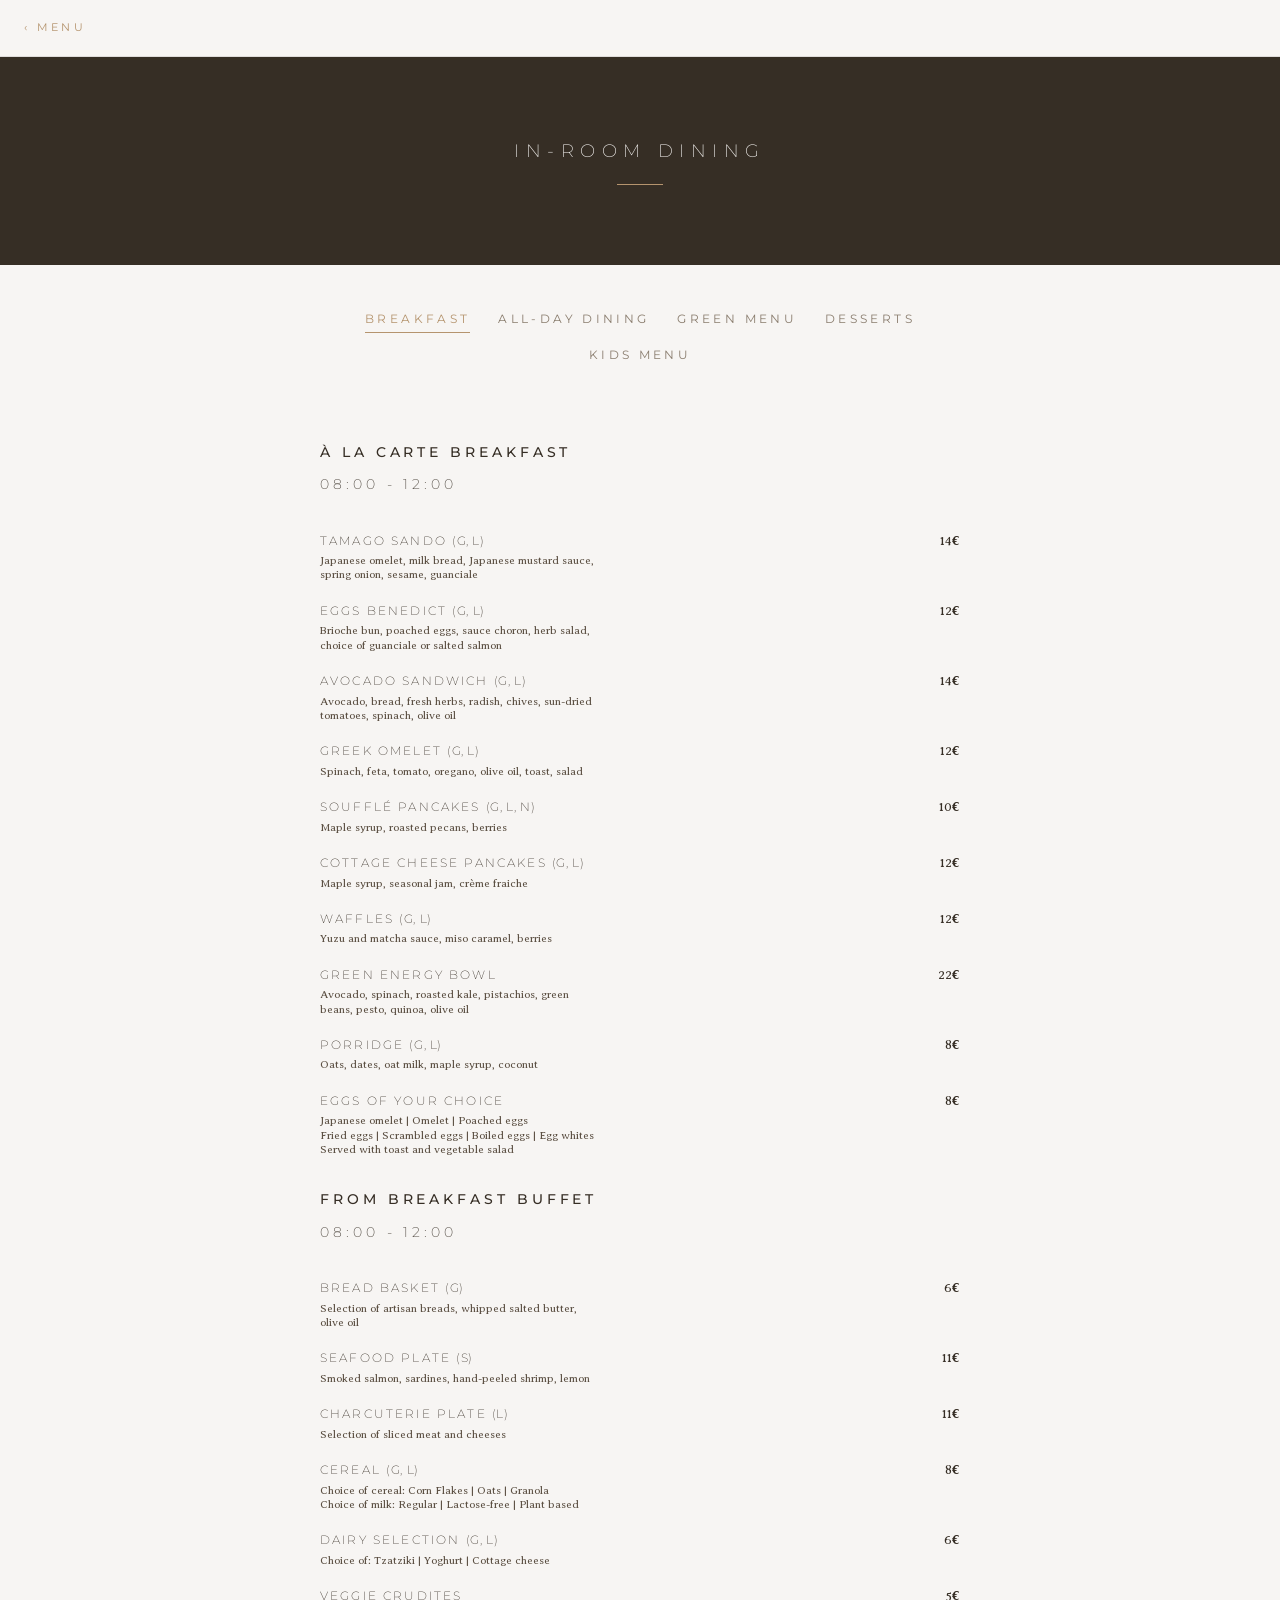
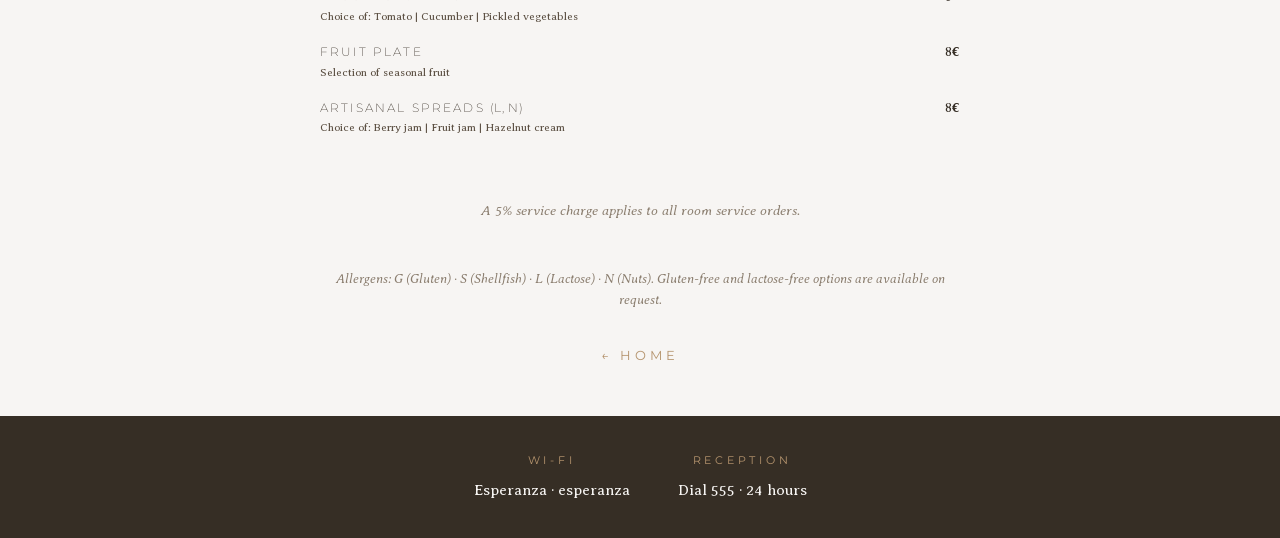
==== commit 37c5be42: "more typos, what else :)" ====
--- a/dining.html
+++ b/dining.html
@@ -6,7 +6,7 @@
         <title>In-Room Dining - Esperanza Lake Resort</title>
         <link rel="preconnect" href="https://fonts.googleapis.com">
         <link rel="preconnect" href="https://fonts.gstatic.com" crossorigin>
-        <link href="https://fonts.googleapis.com/css2?family=Averia+Serif+Libre:wght@300;400;400i&family=Montserrat:wght@200;300;400;500&display=swap" rel="stylesheet">
+        <link href="https://fonts.googleapis.com/css2?family=Averia+Serif+Libre:wght@300;400;400i&amp;family=Montserrat:wght@200;300;400;500&display=swap" rel="stylesheet">
         <link rel="stylesheet" href="assets/css/style.css">
     </head>
     <body>
@@ -659,7 +659,7 @@
 
                   <li class="menu-item">
                     <div class="menu-item_row">
-                      <span class="menu-item_name">Youghurt and Pecan Nuts
+                      <span class="menu-item_name">Yoghurt and Pecan Nuts
                         <span class="menu-item_allergen">(L, N)</span>
                       </span>
                       <span class="menu-item_price-slot">
--- a/assets/css/style.css
+++ b/assets/css/style.css
@@ -80,7 +80,7 @@
 .eyebrow {
     font-family: 'Montserrat', sans-serif;
     font-weight: 400;
-    font-size: 17px;
+    font-size: 14px;
     letter-spacing: 0.36em;
     text-transform: uppercase;
     color: var(--gold);
@@ -232,7 +232,7 @@
    .section-body {
     font-family: 'Averia Serif Libre', Georgia, serif;
     font-weight: 300;
-    font-size: 17px;
+    font-size: 14px;
     line-height: 1.7;
     color: var(--muted);
     margin: 0;
@@ -455,7 +455,7 @@
             letter-spacing: 0.28em;
             margin: 0;
             margin-top: 2rem;
-            margin-bottom: 0px;
+            margin-bottom: 10px;
           }
 
           .menu-time {
@@ -513,7 +513,68 @@
           }
 
 
-
-
-
-
+        /* ============================
+           SPA MENU
+           ============================ */
+
+           .variant-item {
+            display: flex;
+            justify-content: space-between;
+            margin-bottom: 1rem;
+            align-items: baseline;
+           }
+
+           .menu-item_left {
+            flex: 1;
+            padding-right: 2rem;   
+           }
+                     
+           .menu-item_label {
+            font-family: 'Montserrat', sans-serif;
+            font-weight: 200;
+            font-size: 9px;
+            color: var(--brown);
+            text-transform: uppercase;
+            letter-spacing: 0.15em;
+            display: block;
+            margin-top: 2px;
+           }
+
+           .menu-item_variants {
+            margin-bottom: 2rem;
+           }
+
+           .variant-row {
+            display: flex;
+            justify-content: flex-end;
+            gap: 2rem;
+           }
+
+           .variant-row + .variant-row {
+            margin-top: 1px;
+           }
+
+           .variant-time {
+            font-family: 'Averia Serif Libre', Georgia, serif;
+            font-weight: 300;
+            font-size: 11px;
+            color: var(--muted);
+           }
+
+           .variant-price {
+            font-family: 'Averia Serif Libre', Georgia, serif;
+            font-weight: 300;
+            font-size: 11px;
+            color: var(--muted);
+           }
+
+
+
+
+
+
+
+
+
+
+
